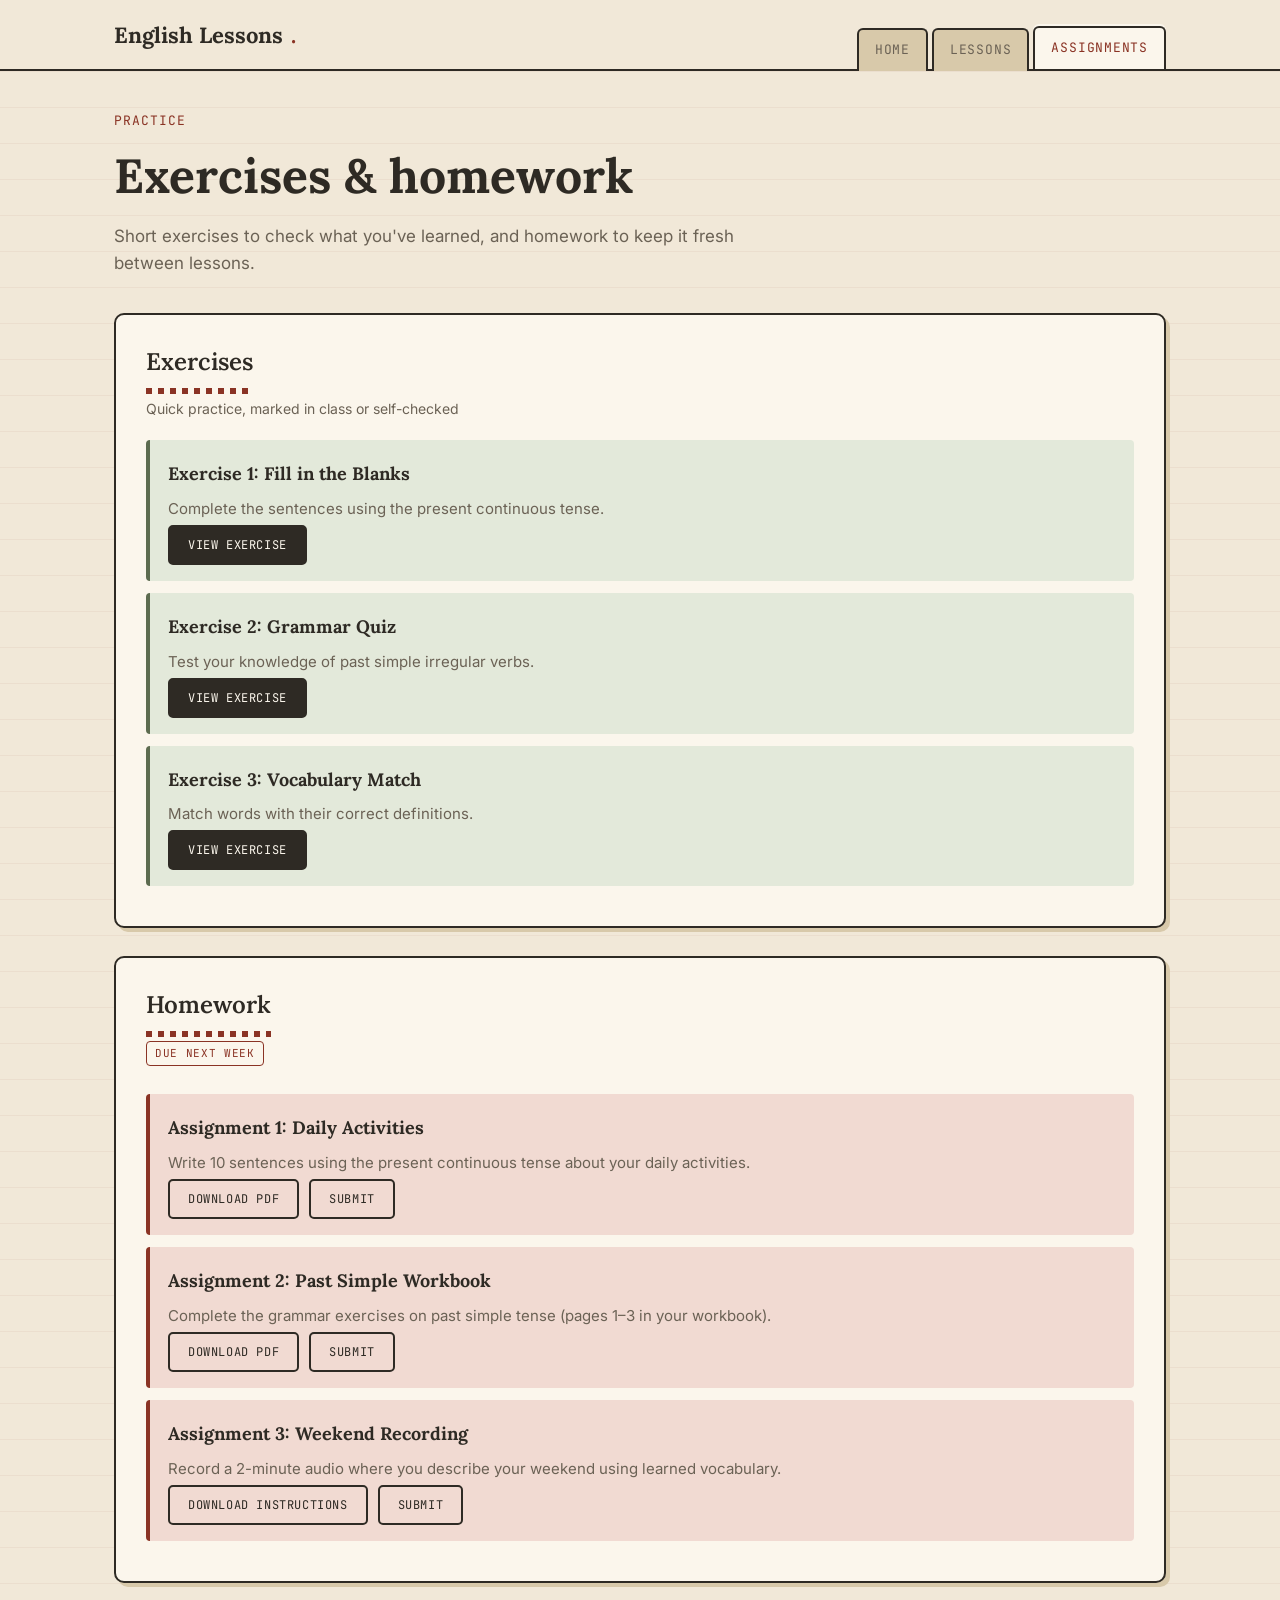
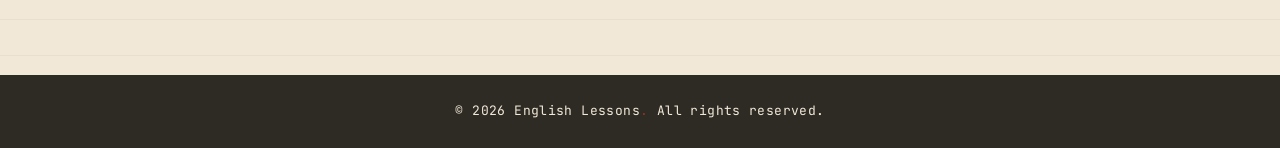
==== assignments.html @ 889fb61d "base" ====
<!DOCTYPE html>
<html lang="en">
<head>
    <meta charset="UTF-8">
    <meta name="viewport" content="width=device-width, initial-scale=1.0">
    <title>English Lessons — Assignments</title>
    <link rel="stylesheet" href="styles.css">
</head>
<body>
    <header>
        <nav>
            <div class="logo">English Lessons<span class="dot">.</span></div>
            <ul>
                <li><a href="index.html">Home</a></li>
                <li><a href="lessons.html">Lessons</a></li>
                <li><a href="assignments.html" class="active">Assignments</a></li>
            </ul>
        </nav>
    </header>

    <div class="container">
        <span class="page-kicker">Practice</span>
        <h1 class="page-title">Exercises &amp; homework</h1>
        <p class="page-lede">Short exercises to check what you've learned, and homework to keep it fresh between lessons.</p>

        <div class="section">
            <h2>Exercises</h2>
            <p class="section-sub">Quick practice, marked in class or self-checked</p>

            <div class="exercise-item">
                <h3>Exercise 1: Fill in the Blanks</h3>
                <p>Complete the sentences using the present continuous tense.</p>
                <button class="btn">View Exercise</button>
            </div>
            <div class="exercise-item">
                <h3>Exercise 2: Grammar Quiz</h3>
                <p>Test your knowledge of past simple irregular verbs.</p>
                <button class="btn">View Exercise</button>
            </div>
            <div class="exercise-item">
                <h3>Exercise 3: Vocabulary Match</h3>
                <p>Match words with their correct definitions.</p>
                <button class="btn">View Exercise</button>
            </div>
        </div>

        <div class="section">
            <h2>Homework</h2>
            <p class="section-sub"><span class="tag due">Due next week</span></p>

            <div class="homework-item">
                <h3>Assignment 1: Daily Activities</h3>
                <p>Write 10 sentences using the present continuous tense about your daily activities.</p>
                <button class="btn btn-secondary">Download PDF</button>
                <button class="btn btn-secondary">Submit</button>
            </div>
            <div class="homework-item">
                <h3>Assignment 2: Past Simple Workbook</h3>
                <p>Complete the grammar exercises on past simple tense (pages 1–3 in your workbook).</p>
                <button class="btn btn-secondary">Download PDF</button>
                <button class="btn btn-secondary">Submit</button>
            </div>
            <div class="homework-item">
                <h3>Assignment 3: Weekend Recording</h3>
                <p>Record a 2-minute audio where you describe your weekend using learned vocabulary.</p>
                <button class="btn btn-secondary">Download Instructions</button>
                <button class="btn btn-secondary">Submit</button>
            </div>
        </div>
    </div>

    <footer>
        <p>&copy; 2026 English Lessons<span class="dot">.</span> All rights reserved.</p>
    </footer>
</body>
</html>
---- styles.css ----
/* =========================================================
   English Lessons — "Workbook" design system
   Palette:
     --paper       #F1E8D8  page background (aged paper beige)
     --paper-card  #FBF6EC  card surface (fresh paper)
     --ink         #2E2A24  primary text (ink)
     --ink-soft    #6B6255  secondary text (faded pencil)
     --rule        #D8C9AA  rule lines / borders (tan)
     --pen         #8A3324  red-pen accent (corrections, active state)
     --pen-soft    #F1DAD2  pale red-pen wash
     --moss        #5C6B4F  moss green (done / progress)
   Type:
     display  "Lora"            — headings, textbook serif
     body     "Inter"           — running text
     utility  "JetBrains Mono"  — labels, margin notes, tabs
   ========================================================= */

@import url('https://fonts.googleapis.com/css2?family=Lora:ital,wght@0,500;0,600;0,700;1,500&family=Inter:wght@400;500;600&family=JetBrains+Mono:wght@400;500;600&display=swap');

:root {
    --paper: #F1E8D8;
    --paper-card: #FBF6EC;
    --ink: #2E2A24;
    --ink-soft: #6B6255;
    --rule: #D8C9AA;
    --pen: #8A3324;
    --pen-soft: #F1DAD2;
    --moss: #5C6B4F;
    --moss-soft: #E3E9DA;
}

* { margin: 0; padding: 0; box-sizing: border-box; }

html { scroll-behavior: smooth; }

body {
    font-family: 'Inter', sans-serif;
    background-color: var(--paper);
    color: var(--ink);
    line-height: 1.6;
    /* faint ruled-paper texture */
    background-image: repeating-linear-gradient(
        to bottom,
        transparent 0,
        transparent 35px,
        rgba(138, 51, 36, 0.055) 35px,
        rgba(138, 51, 36, 0.055) 36px
    );
}

a { color: inherit; }

.utility {
    font-family: 'JetBrains Mono', monospace;
    letter-spacing: 0.06em;
    text-transform: uppercase;
}

/* ---------- Header / tab navigation ---------- */

header {
    background: var(--paper);
    border-bottom: 2px solid var(--ink);
    position: sticky;
    top: 0;
    z-index: 100;
}

nav {
    max-width: 1100px;
    margin: 0 auto;
    display: flex;
    justify-content: space-between;
    align-items: flex-end;
    flex-wrap: wrap;
    padding: 18px 24px 0;
    gap: 14px;
}

.logo {
    font-family: 'Lora', serif;
    font-weight: 700;
    font-size: 22px;
    color: var(--ink);
    padding-bottom: 16px;
    display: flex;
    align-items: baseline;
    gap: 8px;
}

.logo .dot { color: var(--pen); }

nav ul {
    display: flex;
    list-style: none;
    gap: 4px;
    flex-wrap: wrap;
}

nav a {
    display: inline-block;
    text-decoration: none;
    font-family: 'JetBrains Mono', monospace;
    font-size: 13px;
    letter-spacing: 0.06em;
    text-transform: uppercase;
    color: var(--ink-soft);
    padding: 10px 16px;
    border: 2px solid var(--ink);
    border-bottom: none;
    border-radius: 6px 6px 0 0;
    background: var(--rule);
    transform: translateY(2px);
    transition: transform 0.15s ease, background 0.15s ease, color 0.15s ease;
}

nav a:hover {
    transform: translateY(0);
    color: var(--ink);
}

nav a:focus-visible {
    outline: 2px solid var(--pen);
    outline-offset: 2px;
}

nav a.active {
    background: var(--paper-card);
    color: var(--pen);
    transform: translateY(0);
    box-shadow: 0 -2px 0 var(--paper-card);
}

/* ---------- Layout ---------- */

.container {
    max-width: 1100px;
    margin: 0 auto;
    padding: 40px 24px 24px;
}

.page-title {
    font-family: 'Lora', serif;
    font-weight: 700;
    font-size: clamp(32px, 5vw, 48px);
    margin-bottom: 8px;
}

.page-kicker {
    font-family: 'JetBrains Mono', monospace;
    font-size: 13px;
    letter-spacing: 0.08em;
    text-transform: uppercase;
    color: var(--pen);
    margin-bottom: 6px;
    display: block;
}

.page-lede {
    color: var(--ink-soft);
    max-width: 60ch;
    margin-bottom: 36px;
    font-size: 17px;
}

.section {
    background: var(--paper-card);
    border: 2px solid var(--ink);
    border-radius: 10px;
    padding: 28px 30px;
    margin: 0 0 28px;
    box-shadow: 4px 4px 0 var(--rule);
}

.section h2 {
    font-family: 'Lora', serif;
    font-size: 24px;
    font-weight: 600;
    margin-bottom: 4px;
    display: inline-block;
    position: relative;
}

/* handwriting-practice underline — the signature motif */
.section h2::after {
    content: "";
    display: block;
    height: 6px;
    margin-top: 6px;
    background-image: repeating-linear-gradient(
        to right,
        var(--pen) 0,
        var(--pen) 6px,
        transparent 6px,
        transparent 12px
    );
}

.section-sub {
    color: var(--ink-soft);
    font-size: 14px;
    margin-bottom: 20px;
}

.section h3 {
    font-family: 'Lora', serif;
    color: var(--ink);
    margin-top: 4px;
    margin-bottom: 8px;
    font-size: 18px;
}

/* ---------- Item cards ---------- */

.lesson-item, .exercise-item, .homework-item {
    background: var(--paper);
    padding: 16px 18px;
    margin: 12px 0;
    border-left: 4px solid var(--ink);
    border-radius: 4px;
}

.homework-item { border-left-color: var(--pen); background: var(--pen-soft); }
.exercise-item { border-left-color: var(--moss); background: var(--moss-soft); }

.homework-item p, .exercise-item p, .lesson-item p { color: var(--ink-soft); font-size: 15px; }

.tag {
    display: inline-block;
    font-family: 'JetBrains Mono', monospace;
    font-size: 11px;
    text-transform: uppercase;
    letter-spacing: 0.06em;
    padding: 3px 8px;
    border-radius: 4px;
    border: 1.5px solid var(--ink);
    margin-bottom: 8px;
}

.tag.due { border-color: var(--pen); color: var(--pen); }
.tag.level { border-color: var(--moss); color: var(--moss); }

/* ---------- Buttons ---------- */

.btn {
    background-color: var(--ink);
    color: var(--paper-card);
    padding: 10px 18px;
    border: 2px solid var(--ink);
    border-radius: 5px;
    cursor: pointer;
    font-family: 'JetBrains Mono', monospace;
    font-size: 12px;
    letter-spacing: 0.05em;
    text-transform: uppercase;
    transition: background-color 0.2s ease, color 0.2s ease;
    margin: 4px 6px 0 0;
}

.btn:hover { background-color: var(--pen); border-color: var(--pen); }

.btn-secondary {
    background-color: transparent;
    color: var(--ink);
}

.btn-secondary:hover {
    background-color: var(--ink);
    color: var(--paper-card);
}

.btn:focus-visible, a:focus-visible, button:focus-visible {
    outline: 2px solid var(--pen);
    outline-offset: 2px;
}

/* ---------- Home page specifics ---------- */

.hero {
    display: grid;
    grid-template-columns: 1.3fr 1fr;
    gap: 32px;
    align-items: start;
    margin-bottom: 8px;
}

.hero-note {
    background: var(--paper-card);
    border: 2px solid var(--ink);
    border-radius: 10px;
    padding: 22px 24px;
    box-shadow: 4px 4px 0 var(--rule);
    position: relative;
}

.hero-note::before {
    content: "margin note";
    position: absolute;
    top: -11px;
    left: 18px;
    background: var(--paper);
    padding: 0 8px;
    font-family: 'JetBrains Mono', monospace;
    font-size: 11px;
    letter-spacing: 0.06em;
    text-transform: uppercase;
    color: var(--pen);
}

.contact-list {
    list-style: none;
    margin-top: 12px;
}

.contact-list li {
    padding: 10px 0;
    border-bottom: 1px dashed var(--rule);
    display: flex;
    justify-content: space-between;
    gap: 12px;
    font-size: 15px;
}

.contact-list li:last-child { border-bottom: none; }

.contact-list .label {
    font-family: 'JetBrains Mono', monospace;
    font-size: 12px;
    text-transform: uppercase;
    letter-spacing: 0.06em;
    color: var(--ink-soft);
}

.stat-row {
    display: flex;
    gap: 22px;
    flex-wrap: wrap;
    margin-top: 20px;
}

.stat {
    font-family: 'JetBrains Mono', monospace;
}

.stat .num {
    font-family: 'Lora', serif;
    font-size: 30px;
    font-weight: 700;
    color: var(--pen);
    display: block;
}

.stat .label {
    font-size: 12px;
    color: var(--ink-soft);
    text-transform: uppercase;
    letter-spacing: 0.05em;
}

@media (max-width: 800px) {
    .hero { grid-template-columns: 1fr; }
}

/* ---------- Footer ---------- */

footer {
    background-color: var(--ink);
    color: var(--paper);
    text-align: center;
    padding: 26px 20px;
    margin-top: 40px;
    font-family: 'JetBrains Mono', monospace;
    font-size: 13px;
    letter-spacing: 0.03em;
}

footer .dot { color: var(--pen); }

/* ---------- Reduced motion ---------- */

@media (prefers-reduced-motion: reduce) {
    html { scroll-behavior: auto; }
    * { transition: none !important; }
}

/* ---------- Small screens ---------- */

@media (max-width: 768px) {
    .section { padding: 20px; }
    .container { padding: 28px 16px 16px; }
    nav { padding: 14px 16px 0; }
}

@media (max-width: 480px) {
    nav { flex-direction: column; align-items: flex-start; }
    nav ul { gap: 2px; }
    .logo { padding-bottom: 10px; }
}
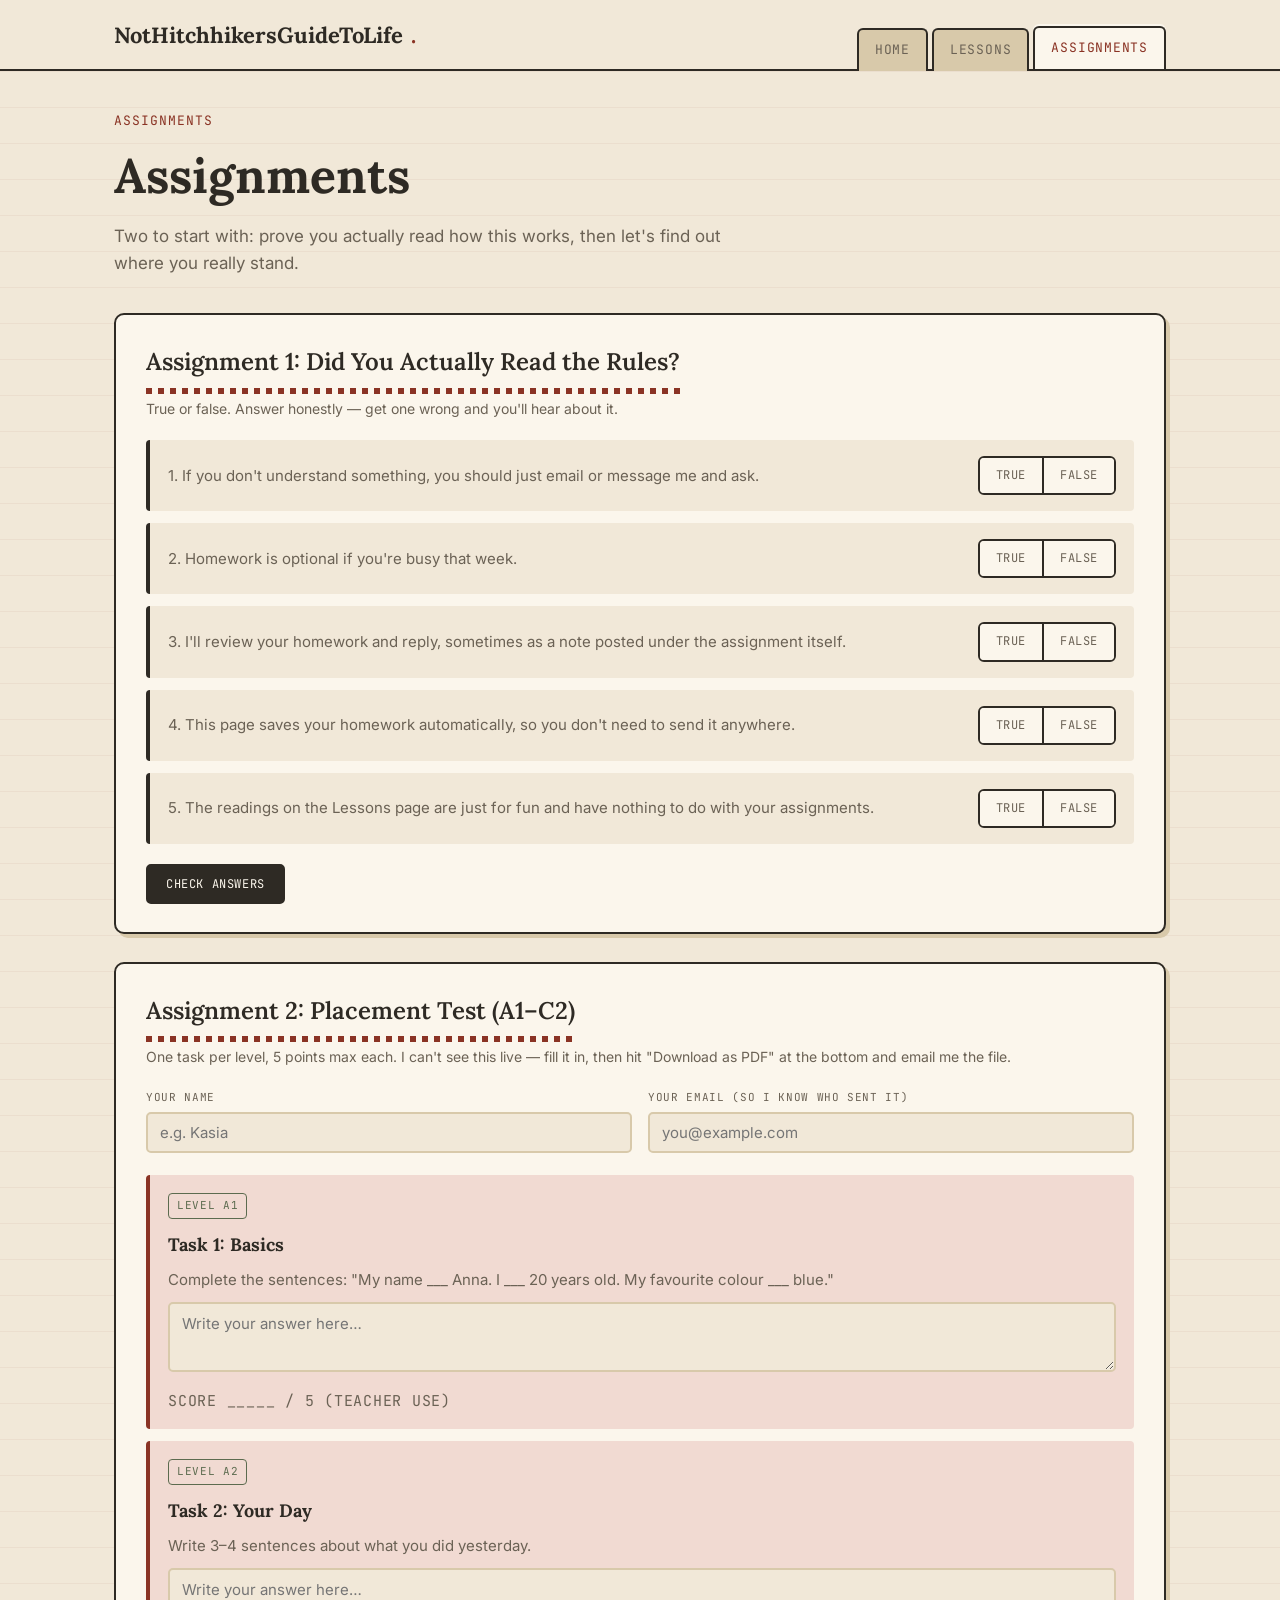
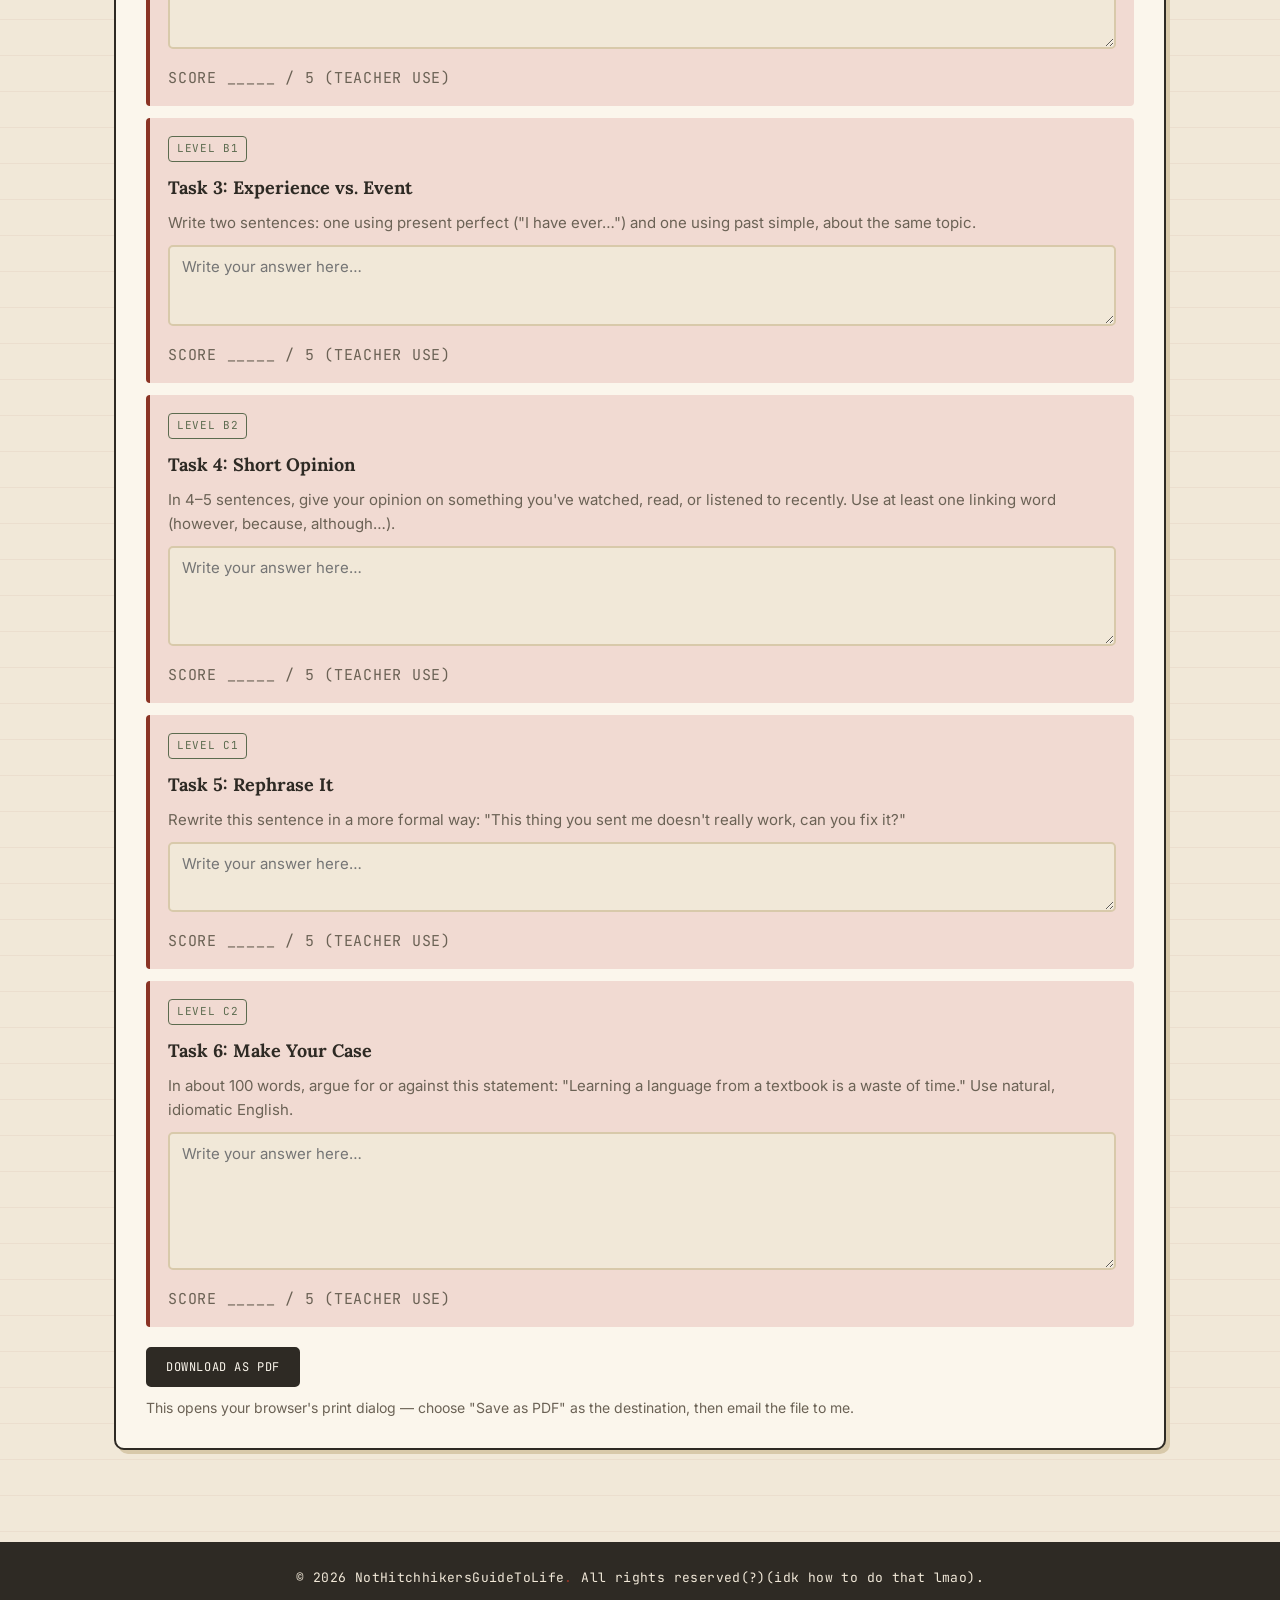
==== commit 95e7a9d4: "feat: add true/false quiz and placement test functionality with styling" ====
--- a/assignments.html
+++ b/assignments.html
@@ -3,13 +3,39 @@
 <head>
     <meta charset="UTF-8">
     <meta name="viewport" content="width=device-width, initial-scale=1.0">
-    <title>English Lessons — Assignments</title>
+    <title>NotHitchhikersGuideToLife — Assignments</title>
     <link rel="stylesheet" href="styles.css">
 </head>
 <body>
+    <!--
+        HOW THIS PAGE WORKS (no backend, no database — read this before editing)
+        ===========================================================================
+        Everything here runs in the student's own browser. Nothing gets sent
+        to you automatically — there's no server to receive it.
+
+        ASSIGNMENT 1 (True/False):
+        Pure JS check, purely for instant feedback. Answers live in the
+        `data-correct="true|false"` attribute on each .tf-item. Clicking
+        "Check Answers" compares selections to those attributes and opens
+        the modal at the bottom of the page — the "wrong answer" messages
+        are the SARCASTIC_LINES array in the <script>, edit freely.
+        Nothing here is emailed anywhere; it's just a comprehension gate.
+
+        ASSIGNMENT 2 (Placement test, A1–C2):
+        Since there's no backend, you can't see what a student typed until
+        they send it to you. So instead: the student fills in the textareas,
+        then hits "Download as PDF" — that button just calls window.print()
+        with a print stylesheet (see the @media print block in styles.css)
+        that hides the nav/buttons and prints only the filled-in test.
+        Their browser's print dialog lets them pick "Save as PDF" as the
+        destination — that's the actual PDF, no library needed. They attach
+        that PDF to an email to you. Scoring (max 5 pts/level) is done by
+        you by hand — there's a blank "Score ___ / 5" line under each task
+        for exactly that.
+    -->
     <header>
         <nav>
-            <div class="logo">English Lessons<span class="dot">.</span></div>
+            <div class="logo">NotHitchhikersGuideToLife<span class="dot">.</span></div>
             <ul>
                 <li><a href="index.html">Home</a></li>
                 <li><a href="lessons.html">Lessons</a></li>
@@ -19,58 +45,207 @@
     </header>
 
     <div class="container">
-        <span class="page-kicker">Practice</span>
-        <h1 class="page-title">Exercises &amp; homework</h1>
-        <p class="page-lede">Short exercises to check what you've learned, and homework to keep it fresh between lessons.</p>
-
+        <span class="page-kicker">Assignments</span>
+        <h1 class="page-title">Assignments</h1>
+        <p class="page-lede">Two to start with: prove you actually read how this works, then let's find out where you really stand.</p>
+
+        <!-- ===================== ASSIGNMENT 1 — TRUE/FALSE ===================== -->
+        <!-- class="no-print" here: this quiz is just an instant-feedback gate,
+             it's never emailed, so it has no business showing up in the
+             Assignment 2 PDF. See the @media print block in styles.css. -->
+        <div class="section no-print">
+            <h2>Assignment 1: Did You Actually Read the Rules?</h2>
+            <p class="section-sub">True or false. Answer honestly — get one wrong and you'll hear about it.</p>
+
+            <div class="lesson-item tf-item" data-correct="true">
+                <p>1. If you don't understand something, you should just email or message me and ask.</p>
+                <div class="tf-toggle">
+                    <span class="tf-option"><input type="radio" name="q1" id="q1-true" value="true"><label for="q1-true">True</label></span>
+                    <span class="tf-option"><input type="radio" name="q1" id="q1-false" value="false"><label for="q1-false">False</label></span>
+                </div>
+            </div>
+
+            <div class="lesson-item tf-item" data-correct="false">
+                <p>2. Homework is optional if you're busy that week.</p>
+                <div class="tf-toggle">
+                    <span class="tf-option"><input type="radio" name="q2" id="q2-true" value="true"><label for="q2-true">True</label></span>
+                    <span class="tf-option"><input type="radio" name="q2" id="q2-false" value="false"><label for="q2-false">False</label></span>
+                </div>
+            </div>
+
+            <div class="lesson-item tf-item" data-correct="true">
+                <p>3. I'll review your homework and reply, sometimes as a note posted under the assignment itself.</p>
+                <div class="tf-toggle">
+                    <span class="tf-option"><input type="radio" name="q3" id="q3-true" value="true"><label for="q3-true">True</label></span>
+                    <span class="tf-option"><input type="radio" name="q3" id="q3-false" value="false"><label for="q3-false">False</label></span>
+                </div>
+            </div>
+
+            <div class="lesson-item tf-item" data-correct="false">
+                <p>4. This page saves your homework automatically, so you don't need to send it anywhere.</p>
+                <div class="tf-toggle">
+                    <span class="tf-option"><input type="radio" name="q4" id="q4-true" value="true"><label for="q4-true">True</label></span>
+                    <span class="tf-option"><input type="radio" name="q4" id="q4-false" value="false"><label for="q4-false">False</label></span>
+                </div>
+            </div>
+
+            <div class="lesson-item tf-item" data-correct="false">
+                <p>5. The readings on the Lessons page are just for fun and have nothing to do with your assignments.</p>
+                <div class="tf-toggle">
+                    <span class="tf-option"><input type="radio" name="q5" id="q5-true" value="true"><label for="q5-true">True</label></span>
+                    <span class="tf-option"><input type="radio" name="q5" id="q5-false" value="false"><label for="q5-false">False</label></span>
+                </div>
+            </div>
+
+            <button class="btn" id="checkAnswers" style="margin-top:8px;">Check Answers</button>
+        </div>
+
+        <!-- ===================== ASSIGNMENT 2 — PLACEMENT TEST ===================== -->
         <div class="section">
-            <h2>Exercises</h2>
-            <p class="section-sub">Quick practice, marked in class or self-checked</p>
-
-            <div class="exercise-item">
-                <h3>Exercise 1: Fill in the Blanks</h3>
-                <p>Complete the sentences using the present continuous tense.</p>
-                <button class="btn">View Exercise</button>
-            </div>
-            <div class="exercise-item">
-                <h3>Exercise 2: Grammar Quiz</h3>
-                <p>Test your knowledge of past simple irregular verbs.</p>
-                <button class="btn">View Exercise</button>
-            </div>
-            <div class="exercise-item">
-                <h3>Exercise 3: Vocabulary Match</h3>
-                <p>Match words with their correct definitions.</p>
-                <button class="btn">View Exercise</button>
-            </div>
-        </div>
-
-        <div class="section">
-            <h2>Homework</h2>
-            <p class="section-sub"><span class="tag due">Due next week</span></p>
-
-            <div class="homework-item">
-                <h3>Assignment 1: Daily Activities</h3>
-                <p>Write 10 sentences using the present continuous tense about your daily activities.</p>
-                <button class="btn btn-secondary">Download PDF</button>
-                <button class="btn btn-secondary">Submit</button>
-            </div>
-            <div class="homework-item">
-                <h3>Assignment 2: Past Simple Workbook</h3>
-                <p>Complete the grammar exercises on past simple tense (pages 1–3 in your workbook).</p>
-                <button class="btn btn-secondary">Download PDF</button>
-                <button class="btn btn-secondary">Submit</button>
-            </div>
-            <div class="homework-item">
-                <h3>Assignment 3: Weekend Recording</h3>
-                <p>Record a 2-minute audio where you describe your weekend using learned vocabulary.</p>
-                <button class="btn btn-secondary">Download Instructions</button>
-                <button class="btn btn-secondary">Submit</button>
-            </div>
+            <h2>Assignment 2: Placement Test (A1–C2)</h2>
+            <p class="section-sub">One task per level, 5 points max each. I can't see this live — fill it in, then hit "Download as PDF" at the bottom and email me the file.</p>
+
+            <div class="field-row no-print">
+                <div class="field">
+                    <label for="studentName">Your name</label>
+                    <input type="text" id="studentName" placeholder="e.g. Kasia">
+                </div>
+                <div class="field">
+                    <label for="studentEmail">Your email (so I know who sent it)</label>
+                    <input type="email" id="studentEmail" placeholder="you@example.com">
+                </div>
+            </div>
+
+            <div class="homework-item">
+                <span class="tag level">Level A1</span>
+                <h3>Task 1: Basics</h3>
+                <p>Complete the sentences: "My name ___ Anna. I ___ 20 years old. My favourite colour ___ blue."</p>
+                <textarea class="task-answer" rows="2" placeholder="Write your answer here…"></textarea>
+                <p class="score-line">Score _____ / 5 (teacher use)</p>
+            </div>
+
+            <div class="homework-item">
+                <span class="tag level">Level A2</span>
+                <h3>Task 2: Your Day</h3>
+                <p>Write 3–4 sentences about what you did yesterday.</p>
+                <textarea class="task-answer" rows="3" placeholder="Write your answer here…"></textarea>
+                <p class="score-line">Score _____ / 5 (teacher use)</p>
+            </div>
+
+            <div class="homework-item">
+                <span class="tag level">Level B1</span>
+                <h3>Task 3: Experience vs. Event</h3>
+                <p>Write two sentences: one using present perfect ("I have ever…") and one using past simple, about the same topic.</p>
+                <textarea class="task-answer" rows="3" placeholder="Write your answer here…"></textarea>
+                <p class="score-line">Score _____ / 5 (teacher use)</p>
+            </div>
+
+            <div class="homework-item">
+                <span class="tag level">Level B2</span>
+                <h3>Task 4: Short Opinion</h3>
+                <p>In 4–5 sentences, give your opinion on something you've watched, read, or listened to recently. Use at least one linking word (however, because, although…).</p>
+                <textarea class="task-answer" rows="4" placeholder="Write your answer here…"></textarea>
+                <p class="score-line">Score _____ / 5 (teacher use)</p>
+            </div>
+
+            <div class="homework-item">
+                <span class="tag level">Level C1</span>
+                <h3>Task 5: Rephrase It</h3>
+                <p>Rewrite this sentence in a more formal way: "This thing you sent me doesn't really work, can you fix it?"</p>
+                <textarea class="task-answer" rows="2" placeholder="Write your answer here…"></textarea>
+                <p class="score-line">Score _____ / 5 (teacher use)</p>
+            </div>
+
+            <div class="homework-item">
+                <span class="tag level">Level C2</span>
+                <h3>Task 6: Make Your Case</h3>
+                <p>In about 100 words, argue for or against this statement: "Learning a language from a textbook is a waste of time." Use natural, idiomatic English.</p>
+                <textarea class="task-answer" rows="6" placeholder="Write your answer here…"></textarea>
+                <p class="score-line">Score _____ / 5 (teacher use)</p>
+            </div>
+
+            <button class="btn no-print" id="downloadPdf" style="margin-top:8px;">Download as PDF</button>
+            <p class="section-sub no-print" style="margin-top:10px; margin-bottom:0;">This opens your browser's print dialog — choose "Save as PDF" as the destination, then email the file to me.</p>
         </div>
     </div>
 
     <footer>
-        <p>&copy; 2026 English Lessons<span class="dot">.</span> All rights reserved.</p>
+        <p>&copy; 2026 NotHitchhikersGuideToLife<span class="dot">.</span> All rights reserved(?)(idk how to do that lmao).</p>
     </footer>
+
+    <!-- Result modal for Assignment 1 -->
+    <div class="modal-overlay" id="resultModal">
+        <div class="modal-card" id="resultCard">
+            <h3 id="resultTitle">Result</h3>
+            <p id="resultText">Message goes here.</p>
+            <button class="btn" id="closeModal">Close</button>
+        </div>
+    </div>
+
+    <script>
+        // ---- Assignment 1: True/False check ----
+        const SARCASTIC_LINES = [
+            "bruh. Read it again.",
+            "That's a bold guess. A wrong one, but bold.",
+            "Close your eyes and try to remember what you just read.",
+            "Nope. The rules didn't change since you read them ten seconds ago.",
+            "I'm not mad, I'm just going to make you read it again."
+        ];
+
+        const GOOD_LINES = [
+            "Look at that. You can follow instructions.",
+            "Perfect score. On to the actual test.",
+            "Nice — you were paying attention after all."
+        ];
+
+        document.getElementById('checkAnswers').addEventListener('click', () => {
+            const items = document.querySelectorAll('.tf-item');
+            let allAnswered = true;
+            let allCorrect = true;
+
+            items.forEach(item => {
+                const correct = item.dataset.correct;
+                const selected = item.querySelector('input[type="radio"]:checked');
+                if (!selected) { allAnswered = false; return; }
+                if (selected.value !== correct) { allCorrect = false; }
+            });
+
+            const modal = document.getElementById('resultModal');
+            const card = document.getElementById('resultCard');
+            const title = document.getElementById('resultTitle');
+            const text = document.getElementById('resultText');
+
+            card.classList.remove('good');
+
+            if (!allAnswered) {
+                title.textContent = "Hold on";
+                text.textContent = "You didn't answer all five. Go back and finish the quiz.";
+            } else if (allCorrect) {
+                title.textContent = "Correct.";
+                text.textContent = GOOD_LINES[Math.floor(Math.random() * GOOD_LINES.length)];
+                card.classList.add('good');
+            } else {
+                title.textContent = "Wrong.";
+                text.textContent = SARCASTIC_LINES[Math.floor(Math.random() * SARCASTIC_LINES.length)];
+            }
+
+            modal.classList.add('open');
+        });
+
+        document.getElementById('closeModal').addEventListener('click', () => {
+            document.getElementById('resultModal').classList.remove('open');
+        });
+
+        document.getElementById('resultModal').addEventListener('click', (e) => {
+            if (e.target.id === 'resultModal') {
+                e.currentTarget.classList.remove('open');
+            }
+        });
+
+        // ---- Assignment 2: Download as PDF (browser print) ----
+        document.getElementById('downloadPdf').addEventListener('click', () => {
+            window.print();
+        });
+    </script>
 </body>
 </html>
--- a/styles.css
+++ b/styles.css
@@ -274,6 +274,20 @@
     outline-offset: 2px;
 }
 
+/* "Open Lesson" button once the lesson has no page written yet.
+   Same markup/class as a real .btn link, just not clickable —
+   see the comments in lessons.html for how to switch this
+   back into a working link once the page exists. */
+.btn.disabled {
+    background-color: transparent;
+    color: var(--ink-soft);
+    border-color: var(--rule);
+    cursor: default;
+    pointer-events: none;
+}
+
+.btn.disabled:hover { background-color: transparent; }
+
 /* ---------- Home page specifics ---------- */
 
 .hero {
@@ -376,6 +390,179 @@
 
 footer .dot { color: var(--pen); }
 
+/* ---------- True/False quiz ---------- */
+
+.tf-item {
+    display: flex;
+    justify-content: space-between;
+    align-items: center;
+    gap: 16px;
+    flex-wrap: wrap;
+}
+
+.tf-item p { flex: 1 1 320px; }
+
+.tf-toggle {
+    display: flex;
+    gap: 0;
+    border: 2px solid var(--ink);
+    border-radius: 6px;
+    overflow: hidden;
+    flex: 0 0 auto;
+}
+
+.tf-option { position: relative; display: inline-block; }
+.tf-option:first-child { border-right: 2px solid var(--ink); }
+
+.tf-toggle label {
+    font-family: 'JetBrains Mono', monospace;
+    font-size: 12px;
+    letter-spacing: 0.05em;
+    text-transform: uppercase;
+    padding: 8px 16px;
+    cursor: pointer;
+    display: block;
+    background: var(--paper-card);
+    color: var(--ink-soft);
+    transition: background 0.15s ease, color 0.15s ease;
+}
+
+.tf-toggle input {
+    position: absolute;
+    inset: 0;
+    opacity: 0;
+    width: 100%;
+    height: 100%;
+    margin: 0;
+    cursor: pointer;
+}
+
+.tf-toggle input:checked + label {
+    background: var(--ink);
+    color: var(--paper-card);
+}
+
+.tf-toggle input:focus-visible + label {
+    outline: 2px solid var(--pen);
+    outline-offset: -2px;
+}
+
+/* ---------- Modal (used for the true/false quiz result) ---------- */
+
+.modal-overlay {
+    position: fixed;
+    inset: 0;
+    background: rgba(46, 42, 36, 0.55);
+    display: none;
+    align-items: center;
+    justify-content: center;
+    padding: 20px;
+    z-index: 1000;
+}
+
+.modal-overlay.open { display: flex; }
+
+.modal-card {
+    background: var(--paper-card);
+    border: 2px solid var(--ink);
+    border-radius: 10px;
+    padding: 28px 26px;
+    max-width: 420px;
+    box-shadow: 6px 6px 0 var(--pen);
+    text-align: center;
+}
+
+.modal-card h3 {
+    font-family: 'Lora', serif;
+    font-size: 22px;
+    margin-bottom: 10px;
+}
+
+.modal-card p {
+    color: var(--ink-soft);
+    margin-bottom: 18px;
+}
+
+.modal-card.good { box-shadow: 6px 6px 0 var(--moss); }
+
+/* ---------- Placement test form fields ---------- */
+
+.field-row {
+    display: flex;
+    gap: 16px;
+    flex-wrap: wrap;
+    margin-bottom: 22px;
+}
+
+.field {
+    flex: 1 1 220px;
+    display: flex;
+    flex-direction: column;
+    gap: 6px;
+}
+
+.field label {
+    font-family: 'JetBrains Mono', monospace;
+    font-size: 11px;
+    text-transform: uppercase;
+    letter-spacing: 0.06em;
+    color: var(--ink-soft);
+}
+
+.field input[type="text"],
+.field input[type="email"] {
+    font-family: 'Inter', sans-serif;
+    font-size: 15px;
+    padding: 9px 12px;
+    border: 2px solid var(--rule);
+    border-radius: 5px;
+    background: var(--paper);
+    color: var(--ink);
+}
+
+.field input:focus-visible,
+textarea:focus-visible {
+    outline: none;
+    border-color: var(--pen);
+}
+
+.task-answer {
+    width: 100%;
+    font-family: 'Inter', sans-serif;
+    font-size: 15px;
+    padding: 10px 12px;
+    border: 2px solid var(--rule);
+    border-radius: 5px;
+    background: var(--paper);
+    color: var(--ink);
+    resize: vertical;
+    min-height: 70px;
+    margin-top: 10px;
+}
+
+.score-line {
+    margin-top: 10px;
+    font-family: 'JetBrains Mono', monospace;
+    font-size: 12px;
+    color: var(--ink-soft);
+    text-transform: uppercase;
+    letter-spacing: 0.05em;
+}
+
+/* ---------- Print (used by the "Download as PDF" button) ---------- */
+
+@media print {
+    header, footer, .btn, .no-print { display: none !important; }
+    body { background: #fff; }
+    .section {
+        box-shadow: none;
+        border: 1px solid #999;
+        break-inside: avoid;
+    }
+    .container { padding: 0; max-width: 100%; }
+    a[href]::after { content: ""; }
+}
+
 /* ---------- Reduced motion ---------- */
 
 @media (prefers-reduced-motion: reduce) {
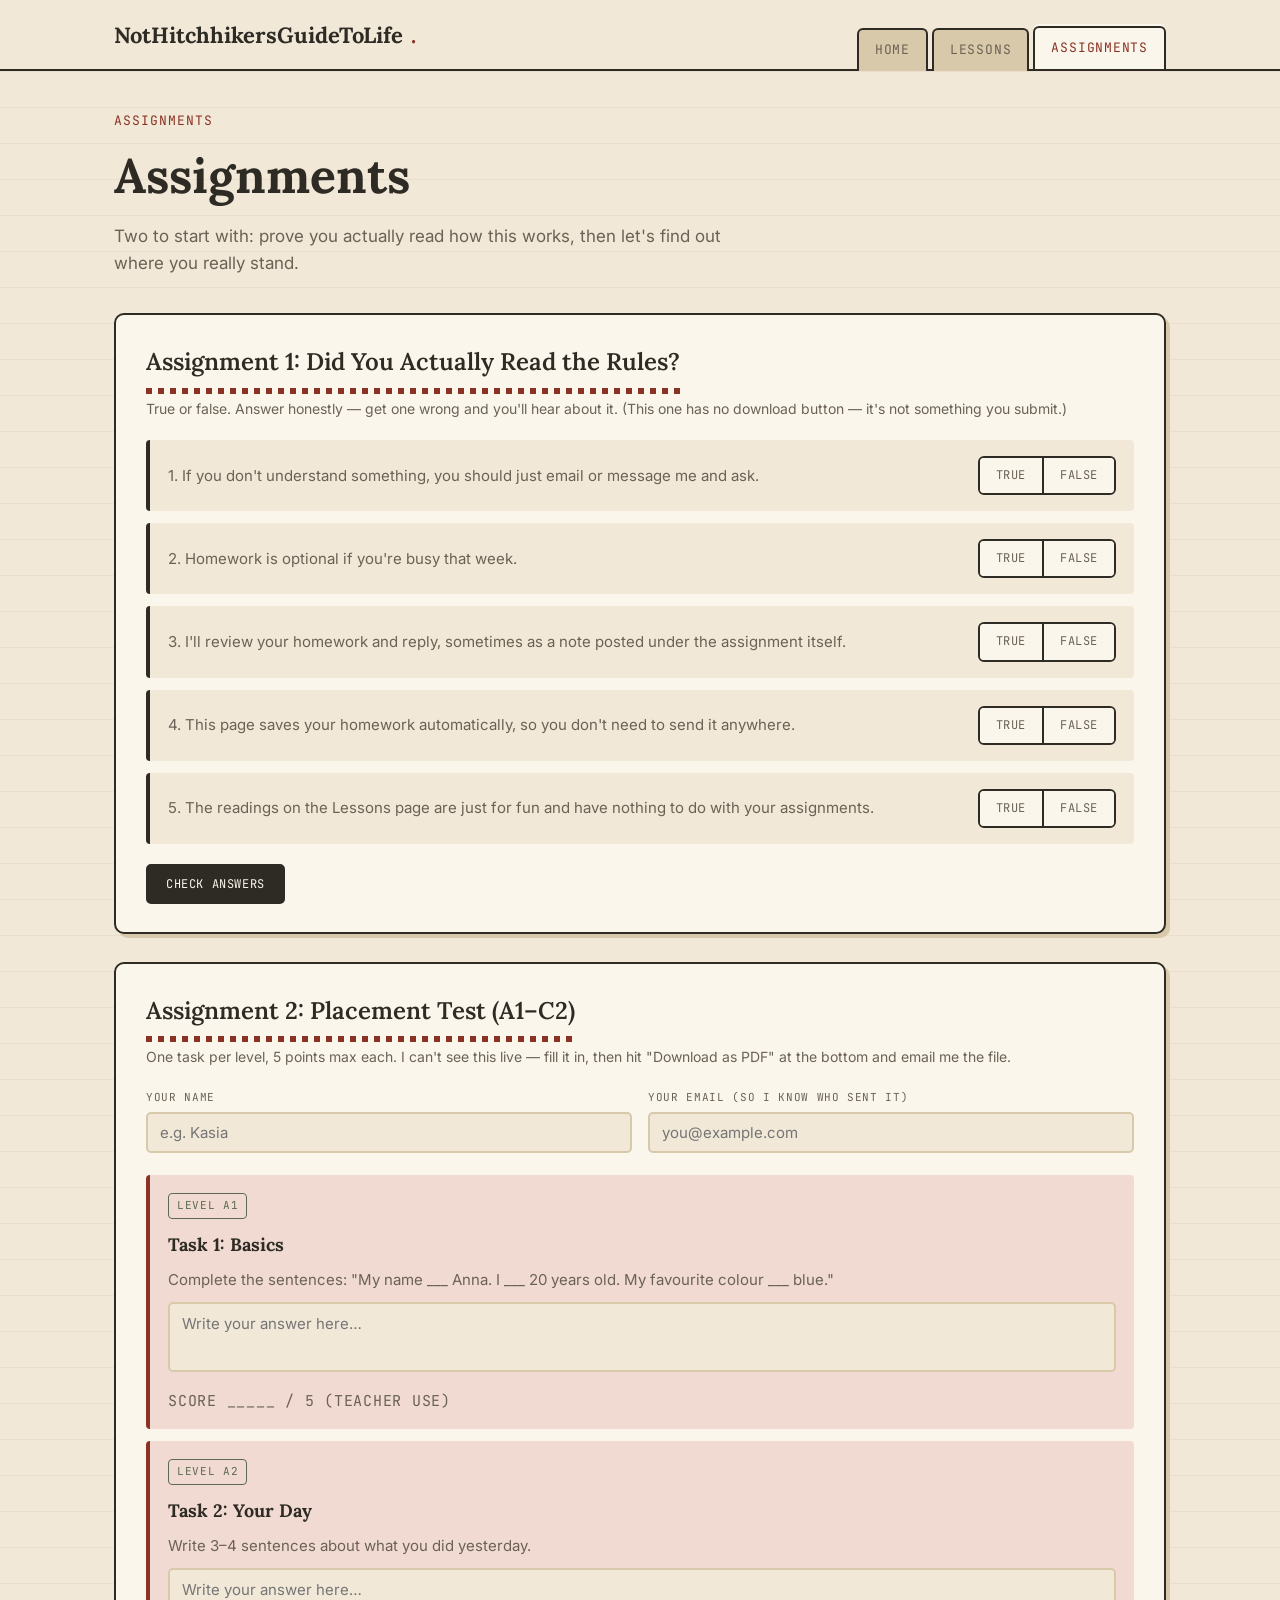
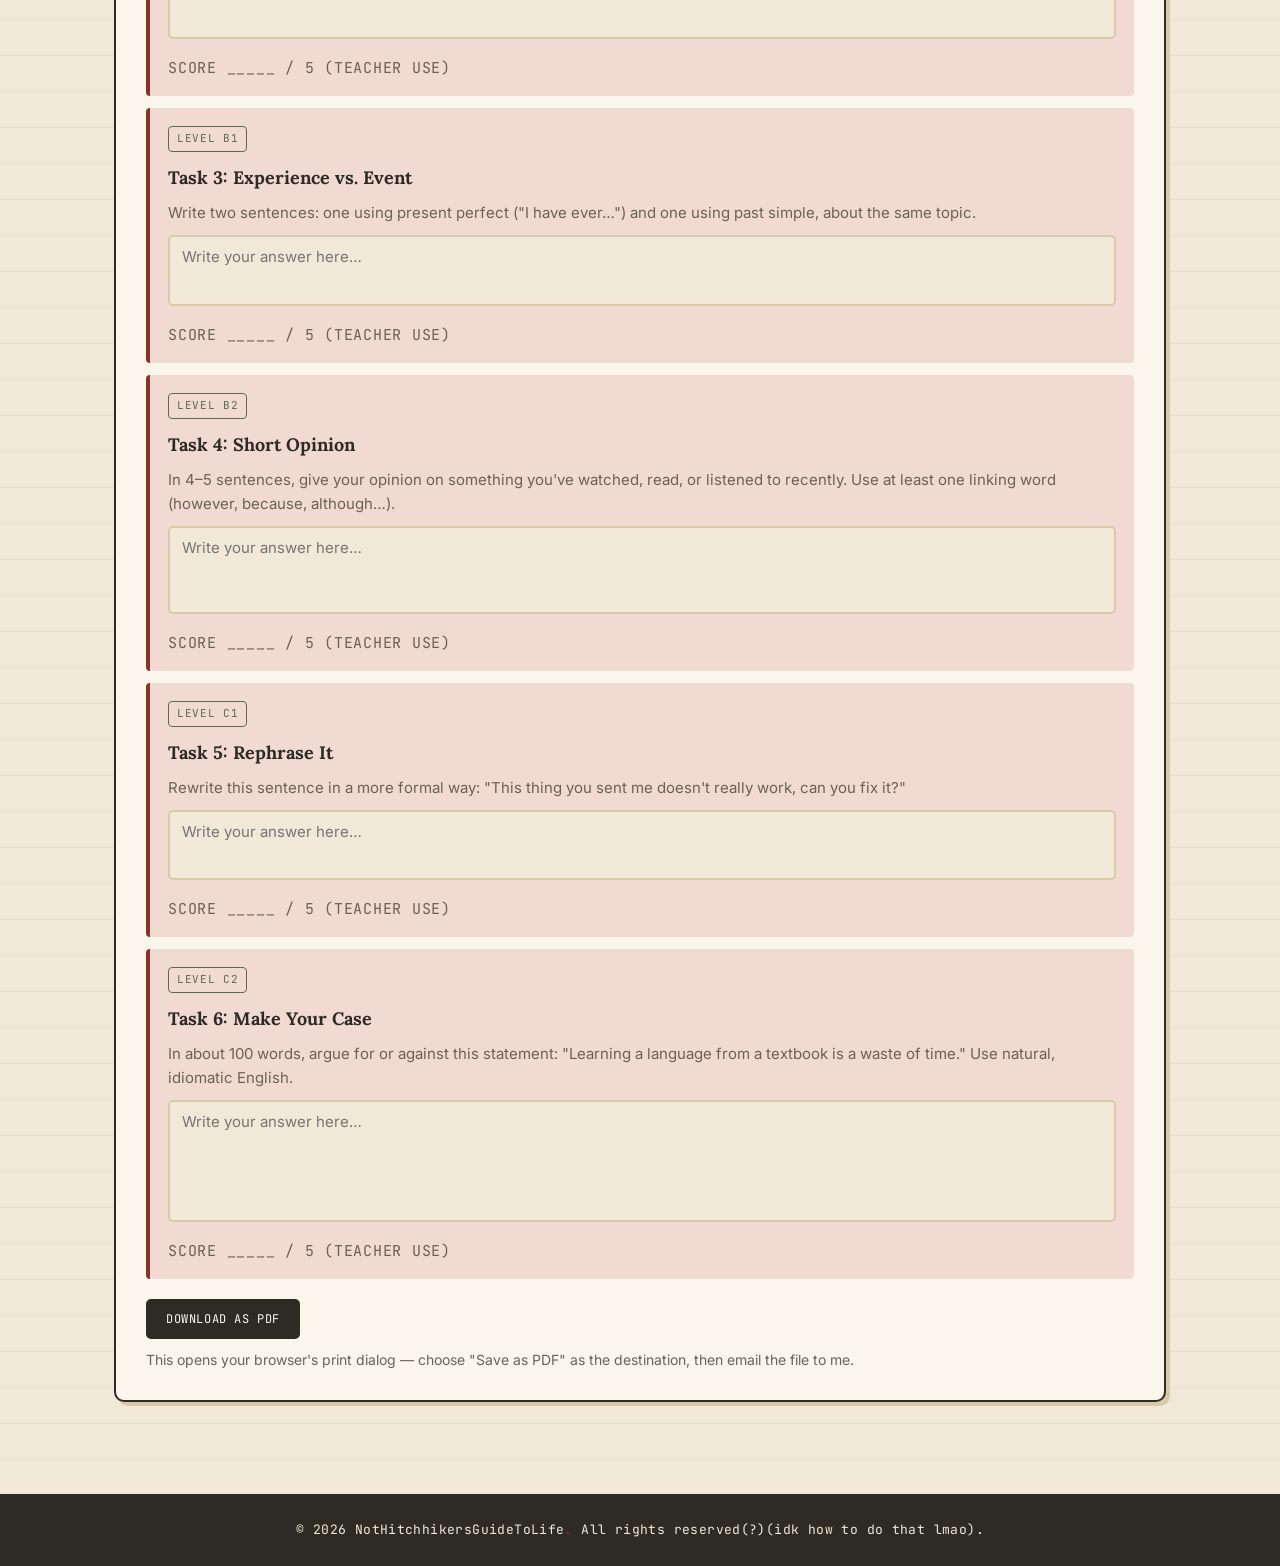
==== commit ee03d0e7: "feat: implement scoped printing and auto-growing answer boxes for assignments" ====
--- a/assignments.html
+++ b/assignments.html
@@ -24,14 +24,27 @@
         ASSIGNMENT 2 (Placement test, A1–C2):
         Since there's no backend, you can't see what a student typed until
         they send it to you. So instead: the student fills in the textareas,
-        then hits "Download as PDF" — that button just calls window.print()
-        with a print stylesheet (see the @media print block in styles.css)
-        that hides the nav/buttons and prints only the filled-in test.
+        then hits "Download as PDF" — that button just calls window.print().
         Their browser's print dialog lets them pick "Save as PDF" as the
-        destination — that's the actual PDF, no library needed. They attach
-        that PDF to an email to you. Scoring (max 5 pts/level) is done by
-        you by hand — there's a blank "Score ___ / 5" line under each task
-        for exactly that.
+        destination — that's the actual PDF, no library needed.
+
+        SCOPED PRINTING — no manual tagging needed for new assignments:
+        Every "Download as PDF" button has a `data-download-pdf` attribute.
+        A single delegated click handler (bottom of this file) finds the
+        .section that button lives in, marks ONLY that section with a
+        `print-target` class, adds `print-mode` to <body>, then calls
+        window.print(). The CSS in styles.css (@media print) hides every
+        other direct child of .container automatically. So: to add
+        Assignment 3 later, just build a new `<div class="section">…</div>`
+        with its own textareas and a button like
+            <button class="btn no-print" data-download-pdf>Download as PDF</button>
+        — printing scopes itself to that section with zero extra classes.
+
+        AUTO-GROWING ANSWER BOXES:
+        Every <textarea class="task-answer"> resizes itself as the student
+        types (see the `autoGrow` script at the bottom) — no fixed `rows`
+        needed, no scrollbars, no manual work per textarea. Just give any
+        new answer box the same `task-answer` class and it's handled.
     -->
     <header>
         <nav>
@@ -50,12 +63,9 @@
         <p class="page-lede">Two to start with: prove you actually read how this works, then let's find out where you really stand.</p>
 
         <!-- ===================== ASSIGNMENT 1 — TRUE/FALSE ===================== -->
-        <!-- class="no-print" here: this quiz is just an instant-feedback gate,
-             it's never emailed, so it has no business showing up in the
-             Assignment 2 PDF. See the @media print block in styles.css. -->
-        <div class="section no-print">
+        <div class="section">
             <h2>Assignment 1: Did You Actually Read the Rules?</h2>
-            <p class="section-sub">True or false. Answer honestly — get one wrong and you'll hear about it.</p>
+            <p class="section-sub">True or false. Answer honestly — get one wrong and you'll hear about it. (This one has no download button — it's not something you submit.)</p>
 
             <div class="lesson-item tf-item" data-correct="true">
                 <p>1. If you don't understand something, you should just email or message me and ask.</p>
@@ -105,7 +115,7 @@
             <h2>Assignment 2: Placement Test (A1–C2)</h2>
             <p class="section-sub">One task per level, 5 points max each. I can't see this live — fill it in, then hit "Download as PDF" at the bottom and email me the file.</p>
 
-            <div class="field-row no-print">
+            <div class="field-row">
                 <div class="field">
                     <label for="studentName">Your name</label>
                     <input type="text" id="studentName" placeholder="e.g. Kasia">
@@ -164,7 +174,7 @@
                 <p class="score-line">Score _____ / 5 (teacher use)</p>
             </div>
 
-            <button class="btn no-print" id="downloadPdf" style="margin-top:8px;">Download as PDF</button>
+            <button class="btn no-print" data-download-pdf style="margin-top:8px;">Download as PDF</button>
             <p class="section-sub no-print" style="margin-top:10px; margin-bottom:0;">This opens your browser's print dialog — choose "Save as PDF" as the destination, then email the file to me.</p>
         </div>
     </div>
@@ -242,9 +252,47 @@
             }
         });
 
-        // ---- Assignment 2: Download as PDF (browser print) ----
-        document.getElementById('downloadPdf').addEventListener('click', () => {
-            window.print();
+        // ---- Any "Download as PDF" button, on any current or future assignment ----
+        // Finds the .section the clicked button lives in, marks ONLY that
+        // section printable, then opens the print dialog. No per-assignment
+        // wiring needed — just give a new button the `data-download-pdf`
+        // attribute and put it inside that assignment's .section.
+        document.querySelectorAll('[data-download-pdf]').forEach(btn => {
+            btn.addEventListener('click', () => {
+                const target = btn.closest('.section');
+                if (!target) return;
+                document.querySelectorAll('.section.print-target')
+                    .forEach(s => s.classList.remove('print-target'));
+                target.classList.add('print-target');
+                document.body.classList.add('print-mode');
+                window.print();
+            });
+        });
+
+        // Clean up the scoped-print classes once the print dialog closes,
+        // so the page looks normal again and the next download works fresh.
+        window.addEventListener('afterprint', () => {
+            document.body.classList.remove('print-mode');
+            document.querySelectorAll('.section.print-target')
+                .forEach(s => s.classList.remove('print-target'));
+        });
+
+        // ---- Auto-growing answer boxes ----
+        // Any <textarea class="task-answer"> resizes itself to fit its
+        // content as the student types. Works for textareas added later
+        // too, since it's delegated + also runs once on load for any
+        // pre-filled text.
+        function autoGrow(el) {
+            el.style.height = 'auto';
+            el.style.height = el.scrollHeight + 'px';
+        }
+
+        document.querySelectorAll('.task-answer').forEach(autoGrow);
+
+        document.addEventListener('input', (e) => {
+            if (e.target.classList.contains('task-answer')) {
+                autoGrow(e.target);
+            }
         });
     </script>
 </body>
--- a/styles.css
+++ b/styles.css
@@ -535,7 +535,8 @@
     border-radius: 5px;
     background: var(--paper);
     color: var(--ink);
-    resize: vertical;
+    resize: none;           /* height is now handled by JS, see the auto-grow script */
+    overflow: hidden;       /* no scrollbar while it grows */
     min-height: 70px;
     margin-top: 10px;
 }
@@ -549,18 +550,32 @@
     letter-spacing: 0.05em;
 }
 
-/* ---------- Print (used by the "Download as PDF" button) ---------- */
+/* ---------- Print (used by the "Download as PDF" buttons) ----------
+   Scoped-print system: by default, printing any page only ever shows
+   the ONE .section that owns the button that was clicked — see the
+   `data-download-pdf` script at the bottom of assignments.html for how
+   a section gets marked `.print-target`. This means a brand-new
+   assignment added later needs ZERO manual "no-print" tagging: as long
+   as its download button lives inside a .section and carries the
+   `data-download-pdf` attribute, only that section will ever print. */
 
 @media print {
     header, footer, .btn, .no-print { display: none !important; }
     body { background: #fff; }
-    .section {
+    .container { padding: 0; max-width: 100%; }
+    a[href]::after { content: ""; }
+
+    /* hide everything in the page by default... */
+    body.print-mode .container > * { display: none !important; }
+    /* ...except the one section that was actually asked for */
+    body.print-mode .container > .print-target {
+        display: block !important;
         box-shadow: none;
         border: 1px solid #999;
-        break-inside: avoid;
     }
-    .container { padding: 0; max-width: 100%; }
-    a[href]::after { content: ""; }
+    /* non-scoped prints (no JS / print-mode never set) still fall back
+       to "hide every .section", so nothing prints by accident */
+    .section { box-shadow: none; border: 1px solid #999; break-inside: avoid; }
 }
 
 /* ---------- Reduced motion ---------- */
